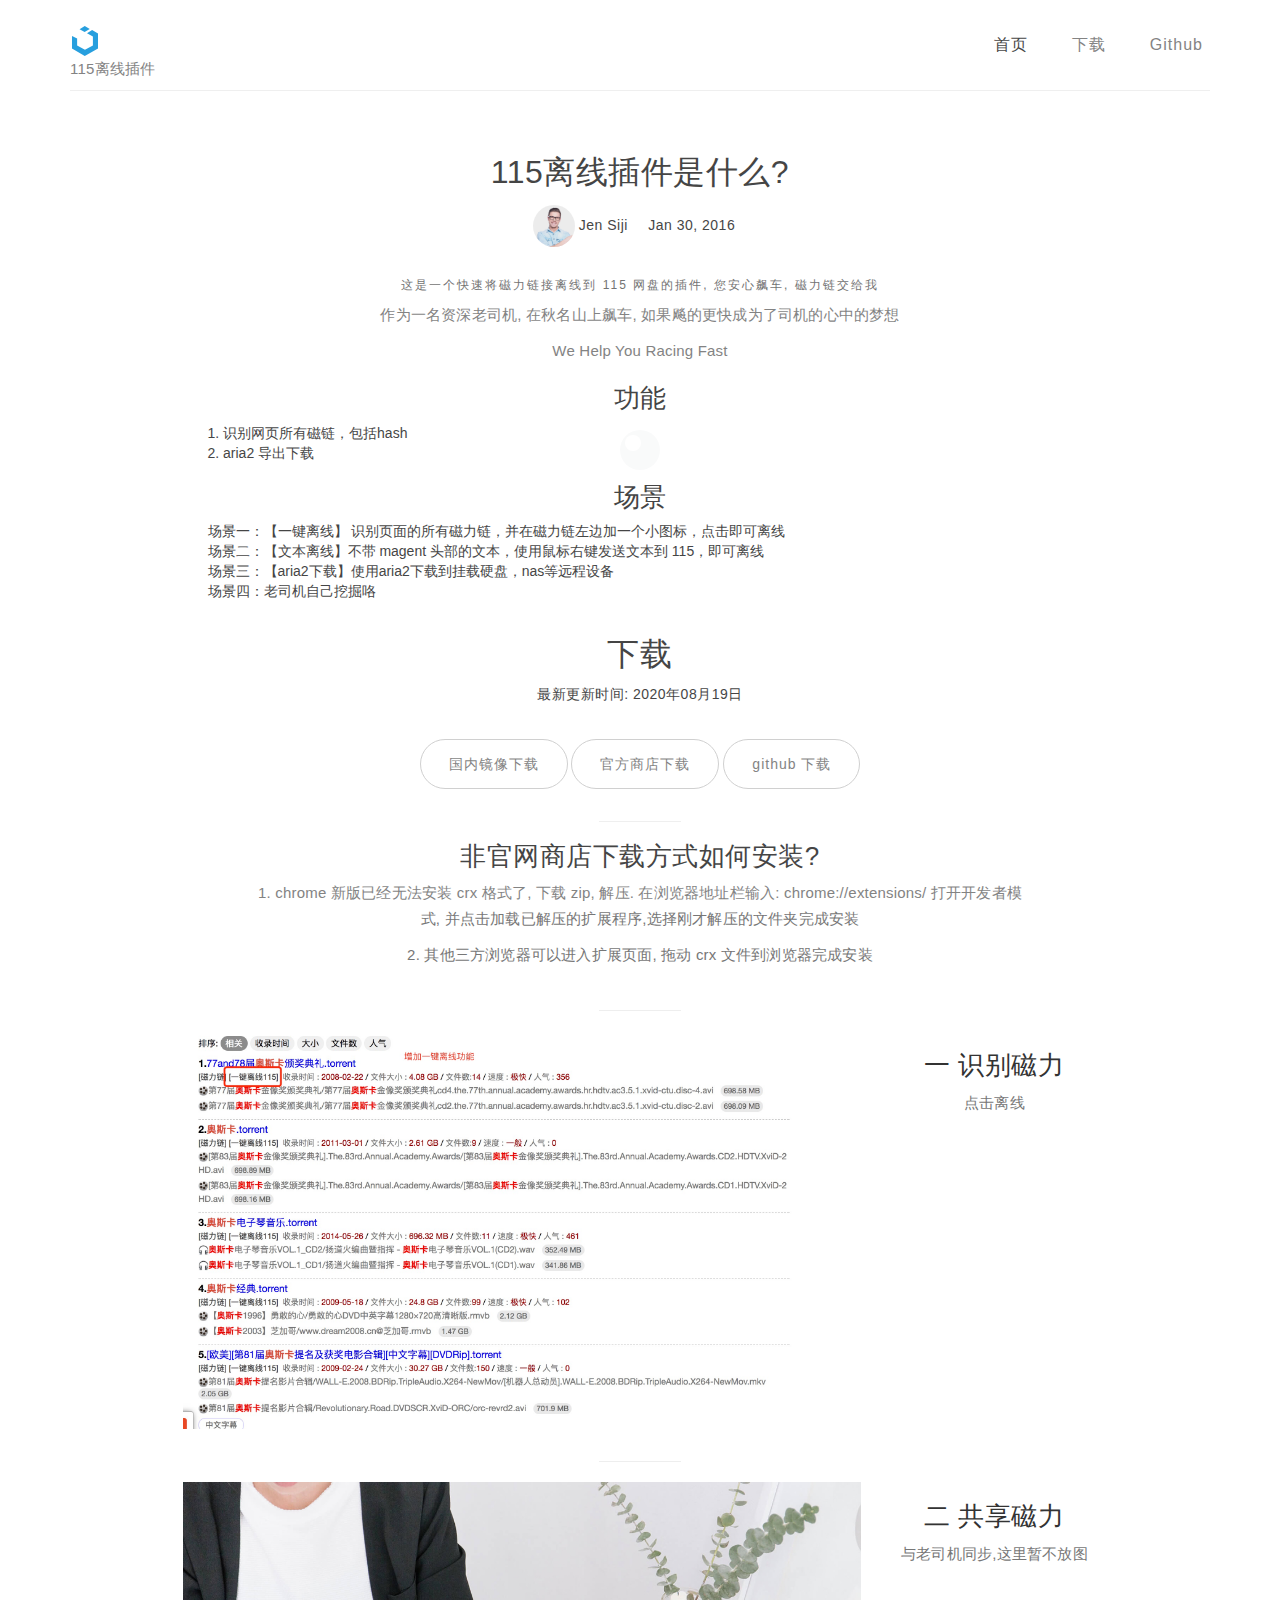
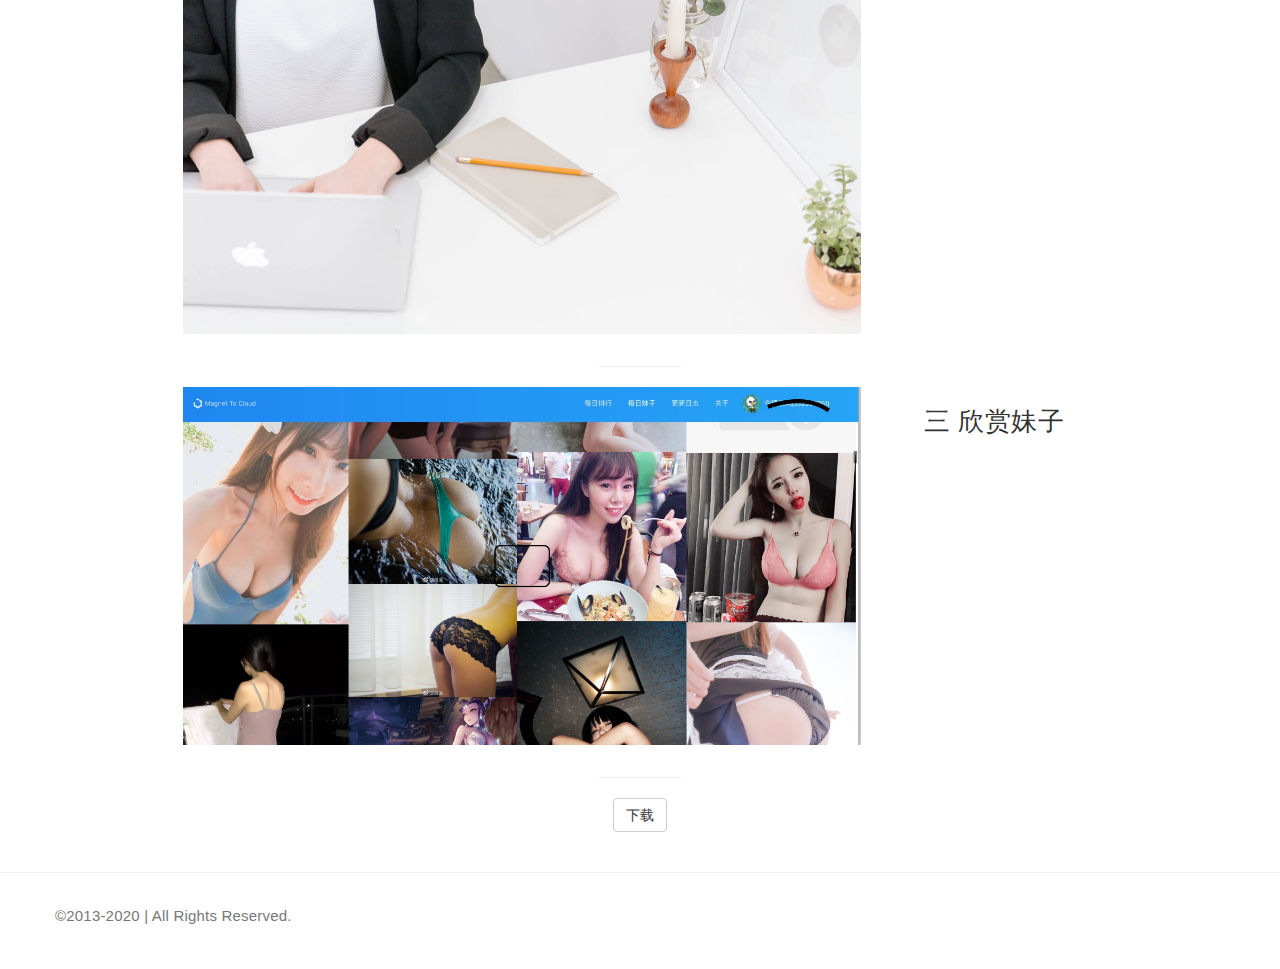
==== themes/magnet/index.html @ 07f74ffa "init" ====
<!DOCTYPE html>
<html lang="en">
<head>

<meta charset="UTF-8">
<meta http-equiv="X-UA-Compatible" content="IE=Edge">
<meta name="description" content="115离线下载,115">
<meta name="keywords" content="115离线下载,115">
<meta name="author" content="rose2099.c+115site@gmail.com">
<meta name="viewport" content="width=device-width, initial-scale=1, maximum-scale=1">

<title>115离线下载 - Magnet To Cloud</title>

<link rel="stylesheet" href="css/bootstrap.min.css">
<link rel="stylesheet" href="css/font-awesome.min.css">

<!-- Main css -->
<link rel="stylesheet" href="css/style.css">
<link rel="icon" href="images/logo.svg" />

</head>
<body>

<!-- PRE LOADER -->

<div class="preloader">
     <div class="sk-spinner sk-spinner-wordpress">
          <span class="sk-inner-circle"></span>
     </div>
</div>

<!-- Navigation section  -->

<div class="navbar navbar-default navbar-static-top" role="navigation" style="margin-bottom:0px;">
     <div class="container">

          <div class="navbar-header">
               <button class="navbar-toggle" data-toggle="collapse" data-target=".navbar-collapse">
                    <span class="icon icon-bar"></span>
                    <span class="icon icon-bar"></span>
                    <span class="icon icon-bar"></span>
               </button>
               <a href="index.html" class="navbar-brand">
                <img style="width:30px;height:30px;" src="images/logo.svg" alt=""><p>115离线插件</p>
              </a>
          </div>
          <div class="collapse navbar-collapse">
               <ul class="nav navbar-nav navbar-right">
                    <li class="active"><a href="index.html">首页</a></li>
                    <li><a href="download.html">下载</a></li>
                    <li><a target="_blank" href="https://github.com/bluebabes/115">Github</a></li>
               </ul>
          </div>
          <hr />

  </div>
</div>

<!-- Home Section -->

<section id="home" style="padding-top:0px;">
     <div class="container">
        <div class="row">

            <div class="col-md-offset-1 col-md-10 col-sm-12">
                 <div class="blog-single-post-thumb">
                      <div class="blog-post-title"> 
                           <h2>115离线插件是什么?</h2>
                      </div>

                      <div class="blog-post-format">
                           <span><img src="images/author-image2.jpg" class="img-responsive img-circle">Jen Siji</span>
                           <span><i class="fa fa-date"></i> Jan 30, 2016</span>
                      </div>

                      <div class="blog-post-des">
                         <h4>这是一个快速将磁力链接离线到 115 网盘的插件, 您安心飙车, 磁力链交给我</h4>
                          <p>作为一名资深老司机, 在秋名山上飙车, 如果飚的更快成为了司机的心中的梦想</p>
                          <p>We Help You Racing Fast</p>
                          <span>
                            <h3>功能</h3>
                            <ul>
                              <li style="list-style: none;text-align:left;">1. 识别网页所有磁链，包括hash</li>
                              <li style="list-style: none;text-align:left;">2. aria2 导出下载</li>
                            </ul> 
                          </span>

                          <span>
                            <h3>场景</h3>
                            <ul>
                              <li style="list-style: none;text-align:left;">场景一：【一键离线】 识别页面的所有磁力链，并在磁力链左边加一个小图标，点击即可离线</li>
                              <li style="list-style: none;text-align:left;">场景二：【文本离线】不带 magent 头部的文本，使用鼠标右键发送文本到 115，即可离线</li>
                              <li style="list-style: none;text-align:left;">场景三：【aria2下载】使用aria2下载到挂载硬盘，nas等远程设备</li>
                              <li style="list-style: none;text-align:left;">场景四：老司机自己挖掘咯</li>
                            </ul> 
                          </span>
                      </div>

                                  <div class="row">

                <div class="col-md-offset-1 col-md-10 col-sm-12">
                    <div class="blog-single-post-thumb">
                        <div class="blog-post-title">
                            <h2>下载</h2>
                            <h5>最新更新时间: 2020年08月19日</h5>
                        </div>

                        <div class="blog-post-des">
                          <a target="_blank" href="https://www.chromefor.com/?s=115%E7%BD%91%E7%9B%98%E7%A6%BB%E7%BA%BF%E4%B8%8B%E8%BD%BD"
                                class="btn btn-default">国内镜像下载</a>
                            <a target="_blank" href="https://chrome.google.com/webstore/detail/115%E7%BD%91%E7%9B%98%E7%A6%BB%E7%BA%BF%E4%B8%8B%E8%BD%BD/jgcpgphpmecnbepkigkioamkdiallnai"
                                class="btn btn-default">官方商店下载</a>
                            <a target="_blank" href="https://github.com/bluebabes/115/releases"
                                class="btn btn-default">github 下载</a>

                            <hr />
                            <h3>非官网商店下载方式如何安装?</h3>
                            <p>1. chrome 新版已经无法安装 crx 格式了, 下载 zip, 解压. 在浏览器地址栏输入: chrome://extensions/ 打开开发者模式, 并点击加载已解压的扩展程序,选择刚才解压的文件夹完成安装</p>
                            <p>2. 其他三方浏览器可以进入扩展页面, 拖动 crx 文件到浏览器完成安装</p>
                        </div>

                    </div>
                </div>
            </div>

                      <div class="col-md-12">
                        <hr />
                      </div>
                      
                     <div class="col-md-9 col-sm-12">
                          <img src="../default/assets/img/1152.png" class="img-responsive" alt="">
                     </div>

                     <div class="col-md-3 col-sm-12">
                          <h3>一 识别磁力</h3>
                          <p>点击离线</p>
                     </div>
 
                     <div class="clearfix"></div>
                     <hr />

                     <!--  -->
                     <div class="col-md-9 col-sm-12">
                          <img src="images/about-image.jpg" class="img-responsive" alt="">
                     </div>

                     <div class="col-md-3 col-sm-12">
                          <h3>二 共享磁力</h3>
                          <p>与老司机同步,这里暂不放图</p>
                     </div>
 
                     <div class="clearfix"></div>
                     <hr />

                     <!--  -->
                     <div class="col-md-9 col-sm-12">
                          <img src="images/meizi.jpeg" class="img-responsive" alt="">
                     </div>

                     <div class="col-md-3 col-sm-12">
                          <h3>三 欣赏妹子</h3>
                     </div>
 
                     <div class="clearfix"></div>
                     <hr />


                     <a href="download.html" class="btn btn-default">下载</a>
                 </div>
       </div>
     </div>
</section>


<!-- Footer Section -->

<footer style="padding:30px 0px;">
     <div class="container">
          <div class="row">
              <p>©2013-2020 | All Rights Reserved.</p>
          </div>
     </div>
</footer>


<!-- SCRIPTS -->

<script src="js/jquery.js"></script>
<script src="js/bootstrap.min.js"></script>
<script src="js/custom.js"></script>

</body>
</html>
---- themes/magnet/css/style.css ----
body {
		background: #ffffff;
    font-family: 'Work Sans', sans-serif;
    font-style: normal;
		font-weight: 300;
    overflow-x: hidden;
}


/*---------------------------------------
    Typorgraphy              
-----------------------------------------*/

h1,h2,h3,h4,h5,h6 {
  font-style: normal;
  font-weight: 300;
  letter-spacing: 0.5px;
}

h1 {
    font-size: 62px;
    padding-bottom: 14px;
    margin-bottom: 0px;
}

h2 {
  font-size: 32px;
  line-height: 46px;
}

h3 {
  font-size: 26px;
}

h4 {
  color: #666;
  font-size: 12px;
  font-weight: normal;
  letter-spacing: 2px;
}

p {
    color: #777;
    font-size: 15px;
    font-weight: 300;
    line-height: 26px;
    letter-spacing: 0.2px;
}

strong {
  font-weight: 400;
}

.btn-success:focus {
  background-color: #000;
  border-color: transparent;
}


/*---------------------------------------
    General               
-----------------------------------------*/

html{
  -webkit-font-smoothing: antialiased;
}

a {
  color: #4d638c;
  -webkit-transition: 0.5s;
  -o-transition: 0.5s;
  transition: 0.5s;
  text-decoration: none !important;
}
a:hover, a:active, a:focus {
  color: #4d638c;
  outline: none;
}

* {
  -webkit-box-sizing: border-box;
  -moz-box-sizing: border-box;
  box-sizing: border-box;
}

*:before,
*:after {
  -webkit-box-sizing: border-box;
  -moz-box-sizing: border-box;
  box-sizing: border-box;
}

#portfolio,
#about,
#blog,
#contact,
#single-project,
#blog-single-post {
  padding-top: 80px;
  padding-bottom: 120px;
}

.section-title {
  position: relative;
  padding-bottom: 62px;
  text-align: center;
}

.section-title h3 {
  color: #555;
  font-weight: 400;
  letter-spacing: 4px;
}


/*---------------------------------------
    Preloader section              
-----------------------------------------*/

.preloader {
  position: fixed;
  top: 0;
  left: 0;
  width: 100%;
  height: 100%;
  z-index: 99999;
  display: flex;
  flex-flow: row nowrap;
  justify-content: center;
  align-items: center;
  background: none repeat scroll 0 0 #ffffff;
}

.sk-spinner-wordpress.sk-spinner {
  background-color: #bdc3c7;
  width: 40px;
  height: 40px;
  border-radius: 40px;
  position: relative;
  -webkit-animation: sk-innerCircle 1s linear infinite;
  animation: sk-innerCircle 1s linear infinite; 
}

.sk-spinner-wordpress .sk-inner-circle {
  display: block;
  background-color: #ffffff;
  width: 16px;
  height: 16px;
  position: absolute;
  border-radius: 8px;
  top: 5px;
  left: 5px; 
}

@-webkit-keyframes sk-innerCircle {
  0% {
    -webkit-transform: rotate(0);
            transform: rotate(0); }

  100% {
    -webkit-transform: rotate(360deg);
            transform: rotate(360deg); } }

@keyframes sk-innerCircle {
  0% {
    -webkit-transform: rotate(0);
            transform: rotate(0); }

  100% {
    -webkit-transform: rotate(360deg);
            transform: rotate(360deg); } }



/*---------------------------------------
    Main Navigation             
-----------------------------------------*/

.navbar-default {
    background: #ffffff;
    padding: 18px 0;
    border: none;
    margin-top: 2px;
}

.navbar-default .navbar-collapse, .navbar-default .navbar-form {
  border-color: transparent;
}

.navbar-default .navbar-brand {
  padding-top: 6px;
}

.navbar-default .navbar-brand .fa {
  color: #000;
  font-size: 42px;
}

.navbar-default .navbar-nav li a {
    color: #777;
    font-size: 16px;
    letter-spacing: 1px;
    -webkit-transition: all 0.4s ease-in-out;
    transition: all 0.4s ease-in-out;
    padding-right: 22px;
    padding-left: 22px;
}

.navbar-default .navbar-nav > li a:hover {
    color: #333 !important;
}

.navbar-default .navbar-nav > li > a:hover,
.navbar-default .navbar-nav > li > a:focus {
    color: #777;
    background-color: transparent;
}

.navbar-default .navbar-nav li a:hover,
 .navbar-default .navbar-nav .active > a {
    color: #333;
  }

.navbar-default .navbar-nav > .active > a,
.navbar-default .navbar-nav > .active > a:hover,
.navbar-default .navbar-nav > .active > a:focus {
    color: #333;
    background-color: transparent;
}

.navbar-default .navbar-toggle {
     border: none;
     padding-top: 10px;
  }

.navbar-default .navbar-toggle .icon-bar {
    background: #bdc3c7;
    border-color: transparent;
  }

.navbar-default .navbar-toggle:hover,
.navbar-default .navbar-toggle:focus { 
  background-color: transparent;
}



/*---------------------------------------
    Home section              
-----------------------------------------*/

#home {
    background-size: cover;
    background-position: center center;
    display: -webkit-box;
    display: -webkit-flex;
     display: -ms-flexbox;
    display: flex;
    -webkit-box-align: center;
    -webkit-align-items: center;
    -ms-flex-align: center;
     align-items: center;
    position: relative;
    text-align: center;
    padding-top: 60px;
    padding-bottom: 40px;
}

#home hr {
  width: 82px;
  margin-top: 32px;
}



/*---------------------------------------
   About section              
-----------------------------------------*/

#about .text-center {
  padding-bottom: 42px;
}

#about .col-md-8 {
  padding-left: 0px;
}

#about .col-md-8 img {
  padding-right: 22px;
  padding-bottom: 22px;
}

#about hr {
  width: 100px;
  margin-top: 42px;
  margin-bottom: 42px;
}

#about ul {
  padding-left: 22px;
}

#about ul li {
  color: #777;
  font-size: 16px;
  font-weight: 400;
  padding-top: 2px;
  padding-bottom: 2px;
}



/*---------------------------------------
   Portfolio section              
-----------------------------------------*/

#portfolio small {
  color: #f0f0f0;
  font-size: 10px;
  letter-spacing: 1px;
  text-transform: uppercase;
}

#portfolio .portfolio-thumb {
  position: relative;
  padding: 0;
  margin-top: 32px;
}

#portfolio .portfolio-thumb .portfolio-overlay {
  position: absolute;
  background: #222;
  color: #ffffff;
  top: 0;
  left: 0;
  right: 0;
  bottom: 0;
  width: 100%;
  height: 100%;
  text-align: center;
  vertical-align: top;
  opacity: 0;
  transition: all 0.4s ease-in-out;
}

#portfolio .portfolio-item {
    position: absolute;
    top:50%;
    left: 50%;
    -webkit-transform:translate(-50%,-50%);
      -ms-transform:translate(-50%,-50%);
          transform:translate(-50%,-50%);
}

#portfolio .portfolio-thumb:hover .portfolio-overlay {
  opacity: 0.9;
}

#portfolio .text-center {
  padding-top: 62px;
}



/*---------------------------------------
   Single Project section              
-----------------------------------------*/

#single-project {
  text-align: center;
}

#single-project .col-md-12,
#single-project .col-md-6,
#single-project .col-md-4 {
  padding-left: 0px;
  padding-bottom: 22px;
}

#single-project .col-md-12 {
  padding-top: 42px;
}

#single-project .text-center strong {
  display: block;
  padding-top: 12px;
}

#single-project a {
  color: #555;
  font-weight: bold;
  letter-spacing: 1px;
  padding-left: 14px;
}



/*---------------------------------------
   Contact section              
-----------------------------------------*/

#contact .col-md-6,
#contact .col-md-12 {
  padding-left: 0px;
}

#contact .form-control {
  border: 1px solid #f0f0f0;
  box-shadow: none;
  margin-top: 10px;
  margin-bottom: 10px;
  transition: all 0.4s ease-in-out;
}

#contact .form-control:hover {
  border-color: #777;
}

#contact input,
#contact select {
  height: 50px;
}

#contact input[type="submit"] {
  background: #222;
  border-radius: 100px;
  border: none;
  color: #ffffff;
  font-weight: 400;
  transition: all 0.4s ease-in-out;
}

#contact input[type="submit"]:hover {
  background: #000;
}



/*---------------------------------------
   Blog section              
-----------------------------------------*/

.blog-post-thumb {
  border-bottom: 1px solid #f0f0f0;
  padding-top: 32px;
  padding-bottom: 62px;
  margin-bottom: 32px;
}

.blog-post-thumb:last-child {
  border-bottom: 0px;
  padding-bottom: 32px;
  margin-bottom: 0px;
}

.blog-post-image {
  padding-bottom: 18px;
  width: 100%;
}

.blog-post-title a {
  color: #555;
}

.blog-post-title a:hover {
  color: #000;
}

.blog-post-format {
  padding-bottom: 22px;
}

.blog-post-format span {
  letter-spacing: 0.5px;
  padding-right: 12px;
}

.blog-post-format span a {
  color: #333;
}

.blog-post-format span img {
  display: inline-block;
  width: 42px;
  margin-right: 4px;
}

.blog-post-des blockquote {
  margin: 22px;
}

.blog-post-des .btn {
  border-radius: 100px;
  color: #777;
  font-weight: 400;
  letter-spacing: 1px;
  padding: 14px 28px;
  margin-top: 26px;
  transition: all 0.4s ease-in-out;
}

.blog-post-des .btn:hover {
  background: #000;
  border-color: transparent;
  color: #ffffff;
}

.blog-author {
  border-top: 1px solid #f0f0f0;
  border-bottom: 1px solid #f0f0f0;
  padding-top: 32px;
  padding-bottom: 32px;
  margin-top: 42px;
  margin-bottom: 42px;
}

.blog-author .media img {
  display: inline-block;
  width: 90px;
  margin-right: 12px;
}

.blog-author .media a,
.blog-comment .media h3 {
  color: #444;
  font-size: 18px;
  letter-spacing: 1px;
}

.blog-comment {
  border-bottom: 1px solid #f0f0f0;
  padding-bottom: 32px;
  margin-bottom: 42px;
}

.blog-comment .media:nth-child(3) {
  padding-top: 18px;
}

.blog-comment .media img {
  width: 80px;
  margin-right: 12px;
}

.blog-comment .media h3 {
  display: inline-block;
  padding-right: 14px;
}

.blog-comment h3,
.blog-comment-form h3 {
  padding-bottom: 18px;
}

.blog-comment-form .col-md-4 {
  padding-left: 0px;
}

.blog-comment-form .form-control {
  box-shadow: none;
  border: 1px solid #f0f0f0;
  margin-top: 10px;
  margin-bottom: 10px;
  transition: all 0.4s ease-in-out;
}

.blog-comment-form .form-control:hover {
  border-color: #777;
}

.blog-comment-form input {
  height: 45px;
}

.blog-comment-form input[type="submit"] {
  background: #222;
  border-radius: 100px;
  border: none;
  color: #ffffff;
  font-weight: 400;
  transition: all 0.4s ease-in-out;
}

.blog-comment-form input[type="submit"]:hover {
  background: #000;
  border-color: transparent;
}



/*---------------------------------------
   Blog Single Post section              
-----------------------------------------*/

#blog-single-post .blog-post-des h3 {
  padding-top: 16px;
}



/*---------------------------------------
   Footer section              
-----------------------------------------*/

footer {
    border-top: 1px solid #f0f0f0;
    padding: 100px 0px;
    position: relative;
}

footer .col-md-3 .fa {
  font-size: 42px;
}

footer a {
  color: #555;
}

footer hr {
  border-color: #ffffff;
  margin-top: 42px;
  margin-bottom: 22px;
}

footer .footer-copyright {
  padding-top: 16px;
}


/*---------------------------------------
   Social icon             
-----------------------------------------*/

.social-icon {
    position: relative;
    padding: 0;
    margin: 0;
    text-align: center;
}

.social-icon li {
    display: inline-block;
    list-style: none;
}

.social-icon li a {
    color: #777;
    cursor: pointer;
    font-size: 16px;
    text-decoration: none;
    transition: all 0.4s ease-in-out;
    text-align: center;
    vertical-align: middle;
    position: relative;
    margin: 22px 12px 10px 12px;
}

.social-icon li a:hover {
    color: #000;
    transform: scale(1.1);
}



/*---------------------------------------
   Mobile Responsive         
-----------------------------------------*/


@media (max-width: 767px) {

  h1 {
    font-size: 38px;
  }

  h2 {
    font-size: 32px;
    line-height: 48px;
  }

  h3 {
    font-size: 22px;
  }

  .section-title h2 {
    font-size: 22px;
    line-height: 35px;
  }

  .navbar-default {
    margin-top: 0px;
    text-align: center;
  }

  #about .col-md-8 img {
    padding-right: 0px;
  }

  #blog-single-post .blog-post-title h2 {
    font-size: 29px;
    line-height: 40px;
  }

  footer {
    text-align: center;
  }

  footer .col-md-4 {
    padding-top: 42px;
  }

}
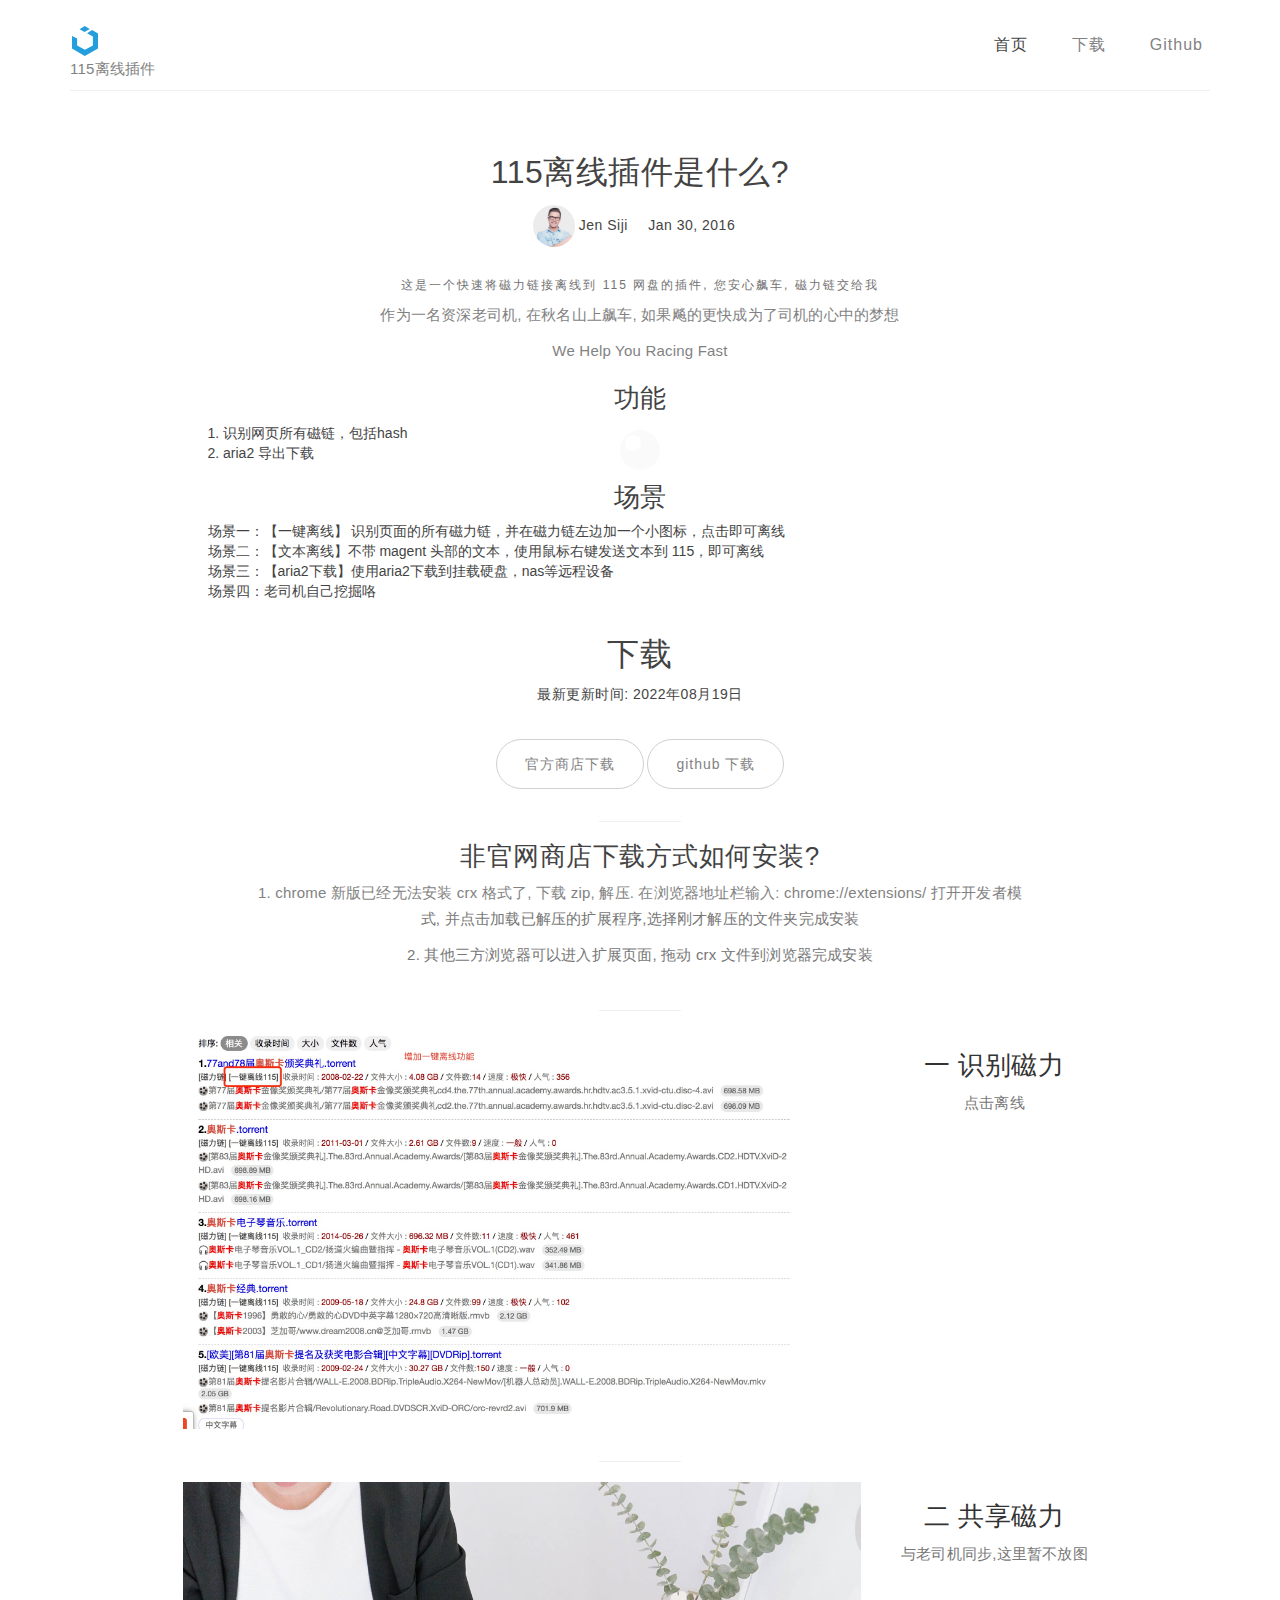
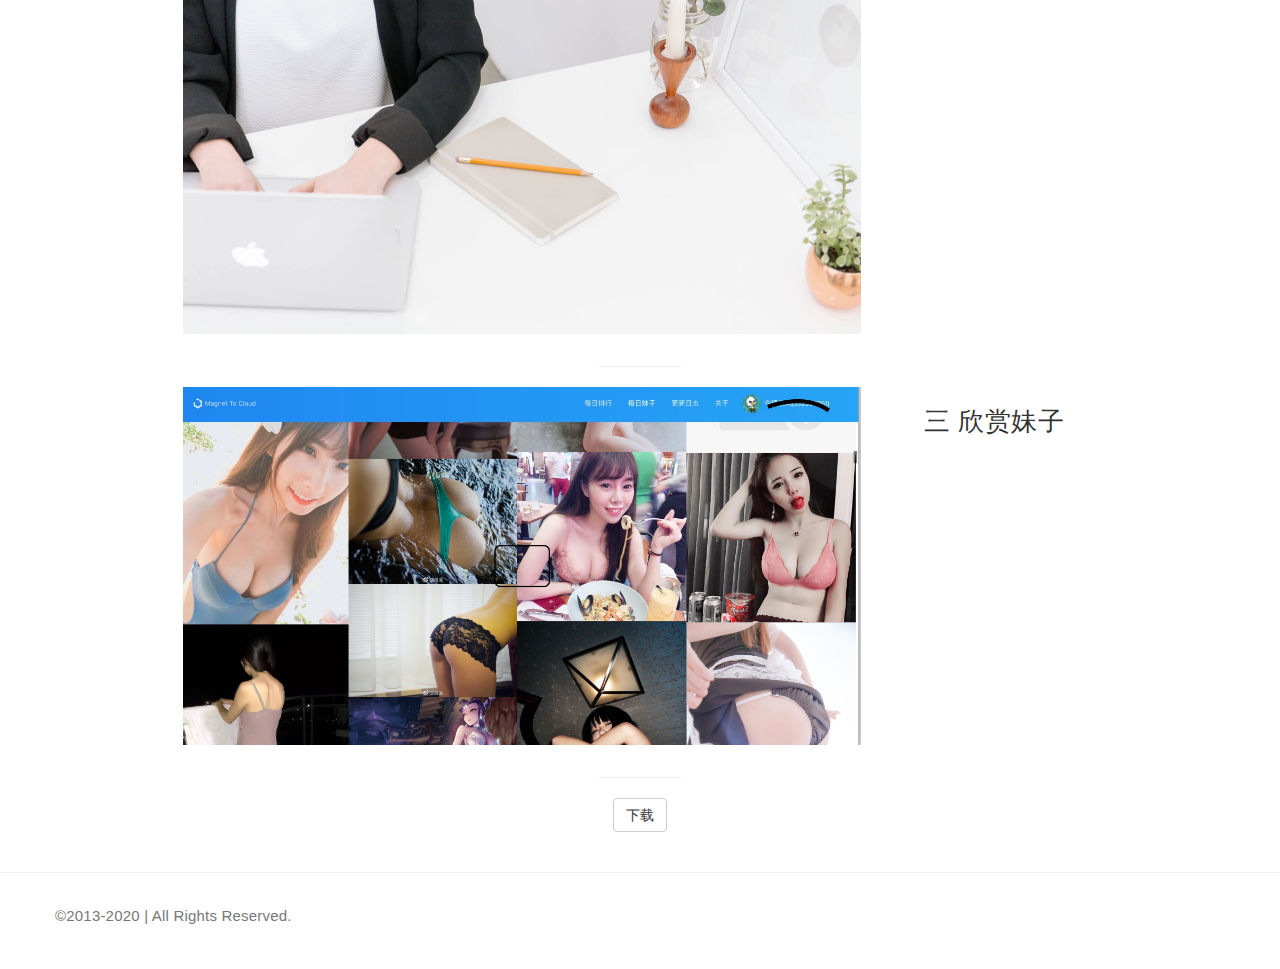
==== commit e673fe1a: "Update index.html" ====
--- a/themes/magnet/index.html
+++ b/themes/magnet/index.html
@@ -102,12 +102,11 @@
                     <div class="blog-single-post-thumb">
                         <div class="blog-post-title">
                             <h2>下载</h2>
-                            <h5>最新更新时间: 2020年08月19日</h5>
+                            <h5>最新更新时间: 2022年08月19日</h5>
                         </div>
 
                         <div class="blog-post-des">
-                          <a target="_blank" href="https://www.chromefor.com/?s=115%E7%BD%91%E7%9B%98%E7%A6%BB%E7%BA%BF%E4%B8%8B%E8%BD%BD"
-                                class="btn btn-default">国内镜像下载</a>
+ 
                             <a target="_blank" href="https://chrome.google.com/webstore/detail/115%E7%BD%91%E7%9B%98%E7%A6%BB%E7%BA%BF%E4%B8%8B%E8%BD%BD/jgcpgphpmecnbepkigkioamkdiallnai"
                                 class="btn btn-default">官方商店下载</a>
                             <a target="_blank" href="https://github.com/bluebabes/115/releases"
